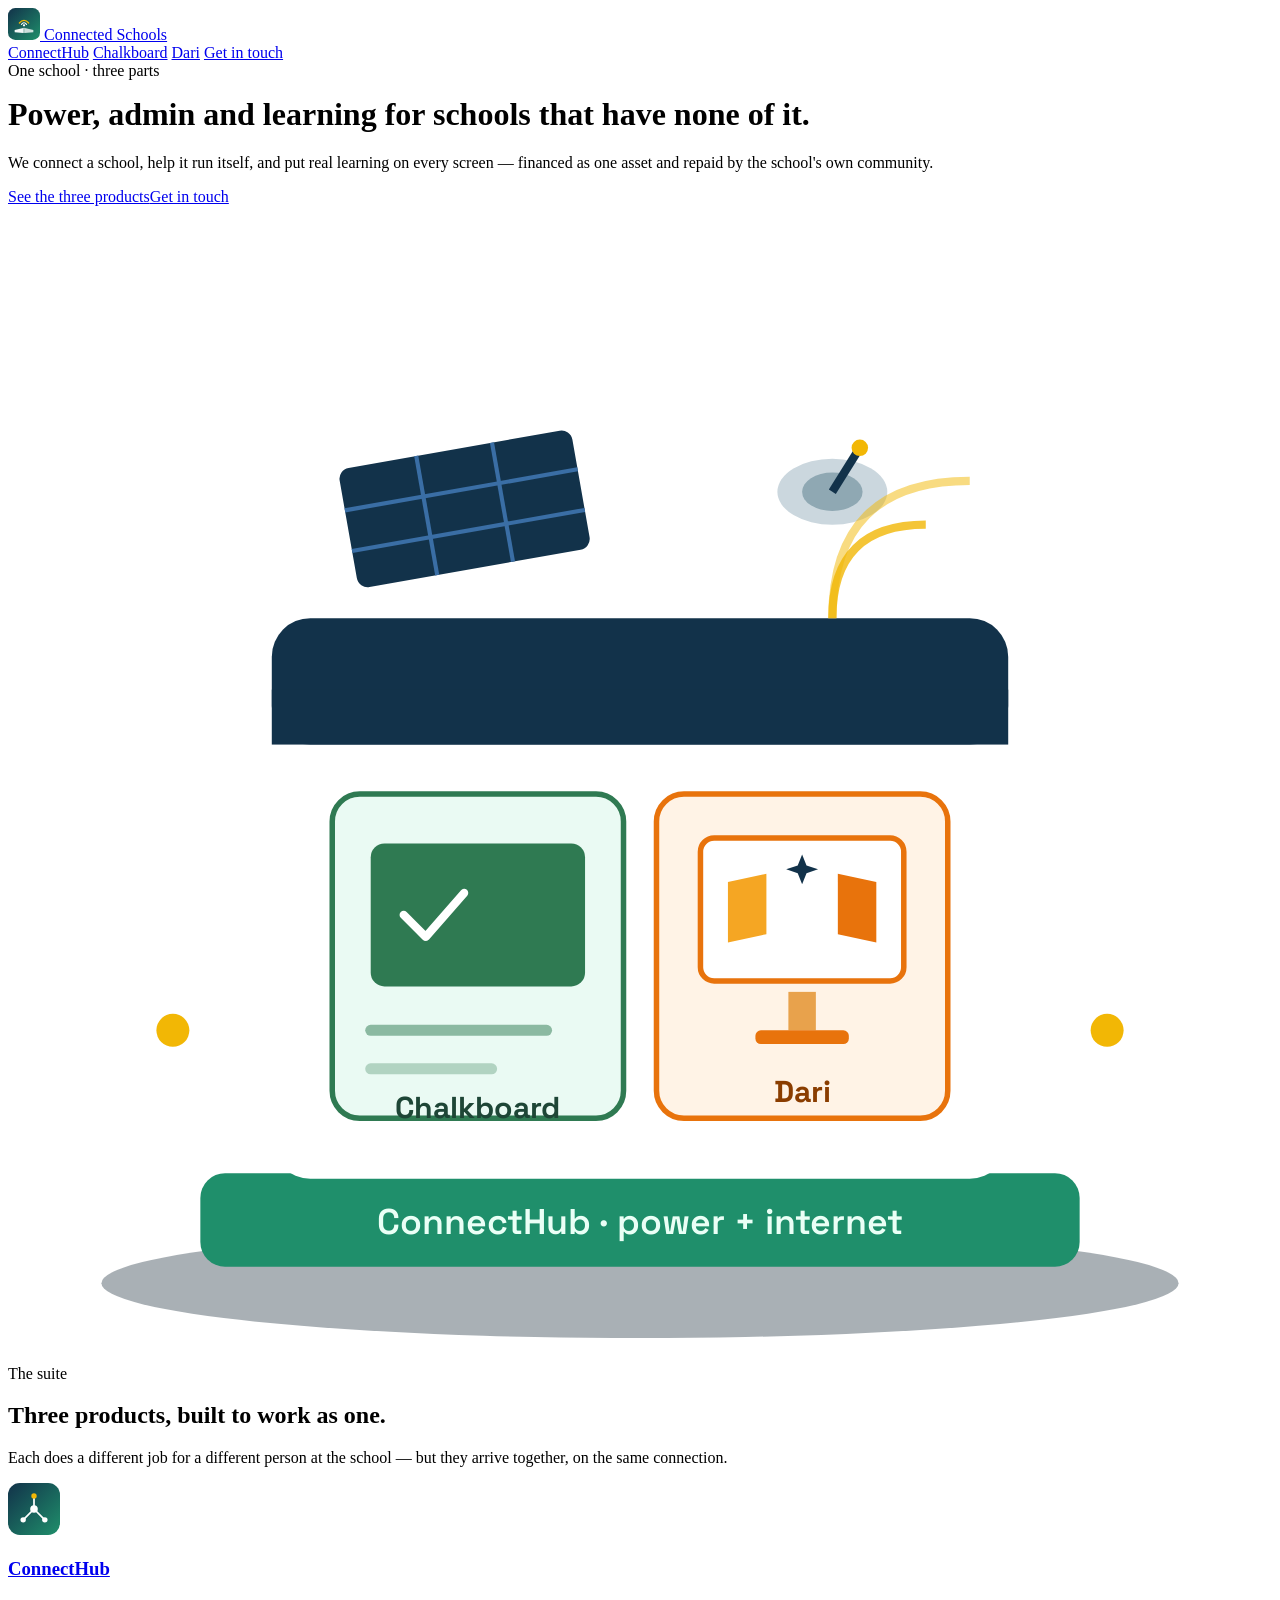
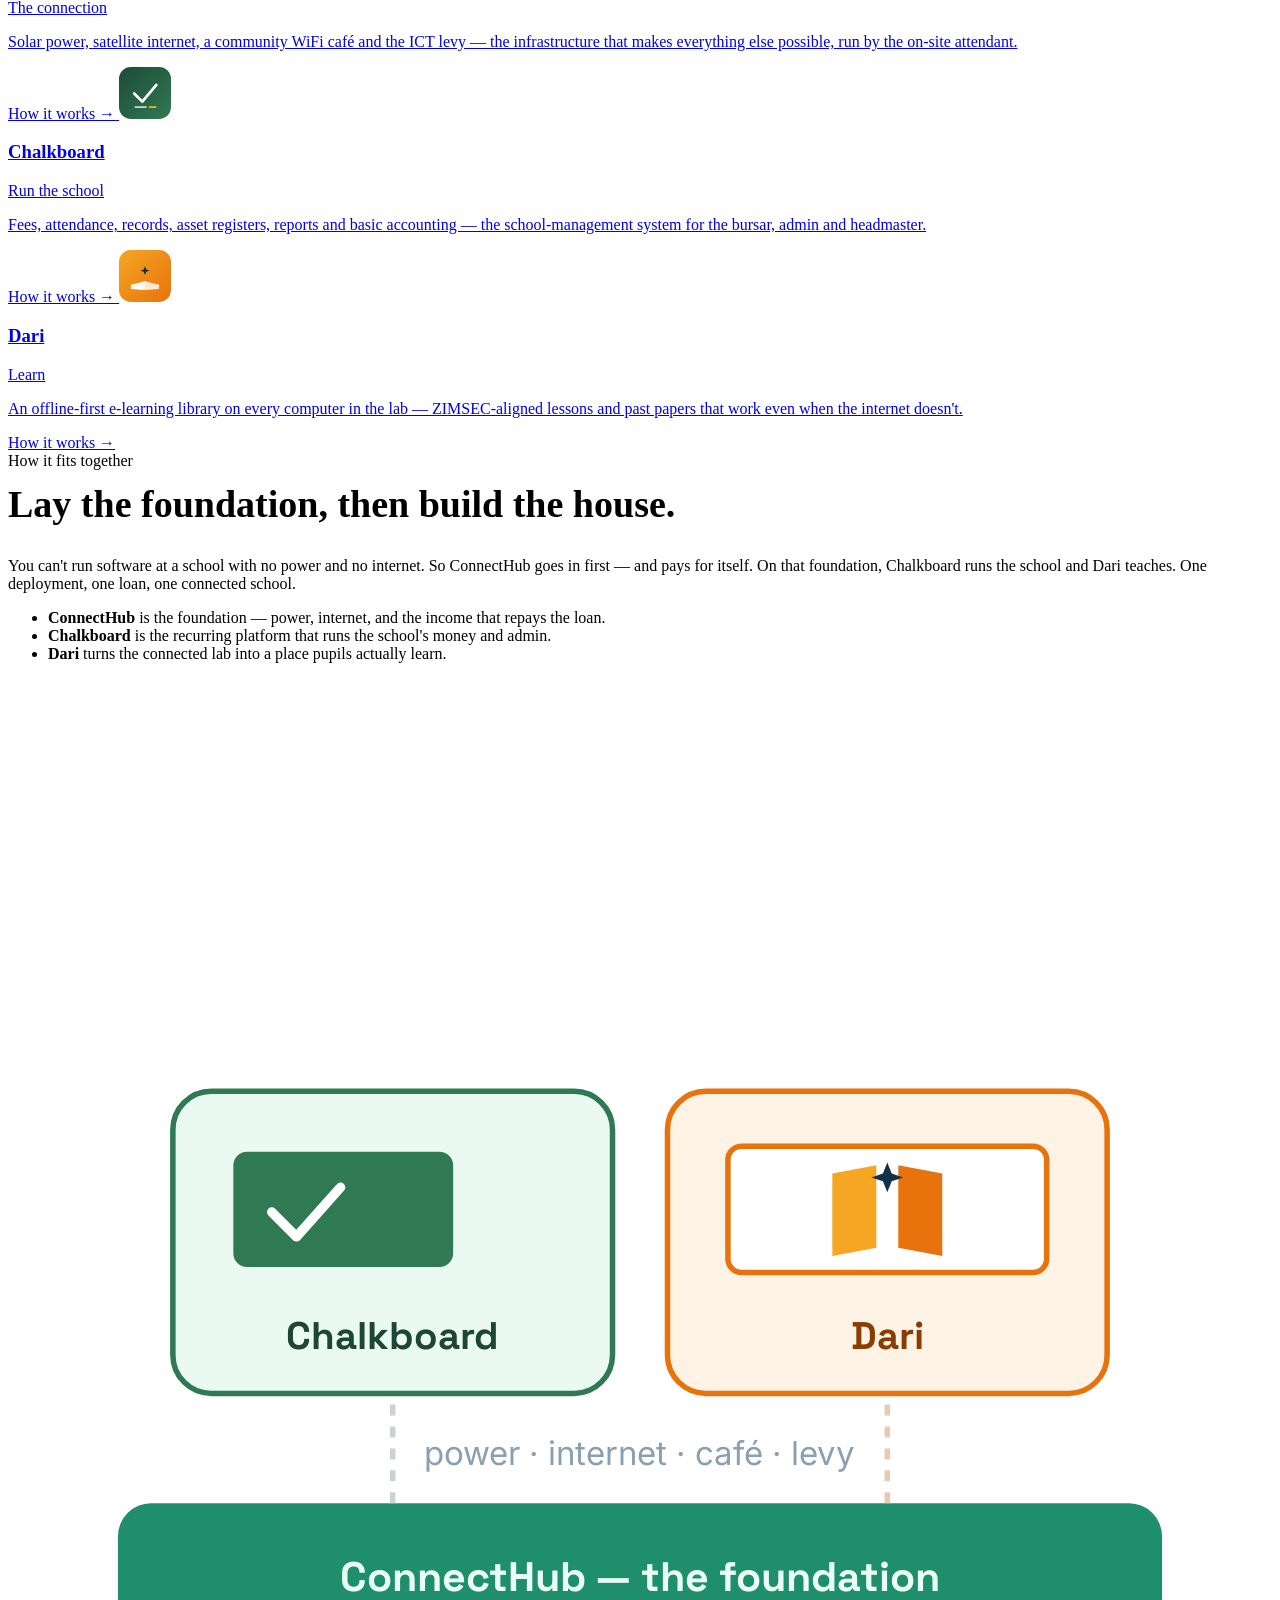
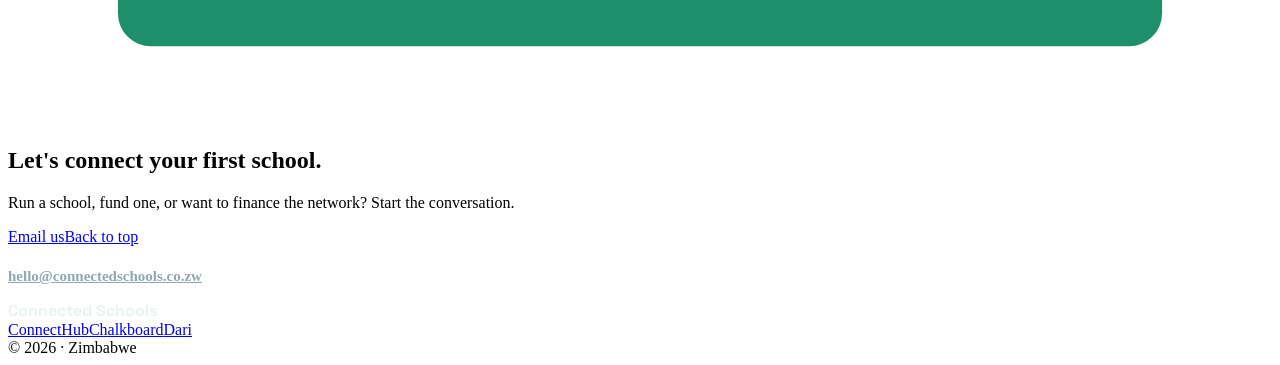
==== index.html @ 69c7ed93 "Marketing site" ====
<!doctype html><html lang="en"><head>
<meta charset="utf-8"><meta name="viewport" content="width=device-width, initial-scale=1">
<title>Connected Schools — power, admin and learning for every school</title>
<meta name="description" content="One connected school, three parts that work together: ConnectHub for power and internet, Chalkboard to run the school, Dari to learn.">
<link rel="icon" href="favicon.svg" type="image/svg+xml">
<meta property="og:type" content="website">
<meta property="og:title" content="Connected Schools — power, admin and learning for every school">
<meta property="og:description" content="One connected school, three parts that work together: ConnectHub for power and internet, Chalkboard to run the school, Dari to learn.">
<meta property="og:image" content="og-image.png">
<meta name="twitter:card" content="summary_large_image">

<link rel="preconnect" href="https://fonts.googleapis.com"><link rel="preconnect" href="https://fonts.gstatic.com" crossorigin>
<link href="https://fonts.googleapis.com/css2?family=Space+Grotesk:wght@500;600;700&family=Inter:wght@400;500;600&display=swap" rel="stylesheet">
<link rel="stylesheet" href="styles.css">
</head><body>

<nav><div class="wrap nav-in">
  <a class="brand" href="index.html">
    <svg width="32" height="32" viewBox="0 0 96 96"><defs><linearGradient id="np" x1="0" y1="0" x2="1" y2="1"><stop offset="0" stop-color="#12324a"/><stop offset="1" stop-color="#1f8f6b"/></linearGradient></defs><rect width="96" height="96" rx="22" fill="url(#np)"/><g fill="#fff"><path d="M20 66 L46 60 L46 75 L20 73 Z" opacity=".95"/><path d="M76 66 L50 60 L50 75 L76 73 Z" opacity=".78"/><rect x="46.4" y="59" width="3.2" height="16" rx="1"/></g><circle cx="48" cy="52" r="3.4" fill="#fff"/><path d="M40.5 49 Q48 39.5 55.5 49" fill="none" stroke="#fff" stroke-width="3.6" stroke-linecap="round"/><path d="M34 45 Q48 29 62 45" fill="none" stroke="#F2B705" stroke-width="3.6" stroke-linecap="round"/></svg>
    Connected Schools
  </a>
  <div class="nav-links">
    <a href="connecthub.html">ConnectHub</a>
    <a href="chalkboard.html">Chalkboard</a>
    <a href="dari.html">Dari</a>
    <a href="#contact" class="btn btn-gold">Get in touch</a>
  </div>
</div></nav>

<header class="hero"><div class="wrap hero-in">
  <div>
    <div class="eyebrow" style="color:var(--gold)">One school · three parts</div>
    <h1 style="margin-top:16px">Power, admin and learning for schools that have <span class="accent">none of it.</span></h1>
    <p class="lead">We connect a school, help it run itself, and put real learning on every screen — financed as one asset and repaid by the school's own community.</p>
    <div class="hero-cta"><a href="#products" class="btn btn-gold">See the three products</a><a href="#contact" class="btn btn-ghost">Get in touch</a></div>
  </div>
  <div class="hero-art">
    <svg viewBox="0 0 460 420" width="100%" role="img" aria-label="A connected school: solar and satellite on the roof, admin and learning inside">
      <!-- ground -->
      <ellipse cx="230" cy="392" rx="196" ry="20" fill="#0a1f2c" opacity=".35"/>
      <!-- foundation bar (ConnectHub) -->
      <rect x="70" y="352" width="320" height="34" rx="9" fill="#1f8f6b"/>
      <text x="230" y="374" text-anchor="middle" font-family="Space Grotesk,sans-serif" font-size="13" font-weight="600" fill="#eafff6">ConnectHub · power + internet</text>
      <!-- building -->
      <rect x="96" y="150" width="268" height="204" rx="14" fill="#ffffff"/>
      <rect x="96" y="150" width="268" height="46" rx="14" fill="#12324a"/>
      <rect x="96" y="176" width="268" height="20" fill="#12324a"/>
      <!-- solar panel -->
      <g transform="translate(120,96) rotate(-10)"><rect width="86" height="44" rx="4" fill="#12324a"/><g stroke="#3a6ea5" stroke-width="1.5"><line x1="0" y1="15" x2="86" y2="15"/><line x1="0" y1="30" x2="86" y2="30"/><line x1="29" y1="0" x2="29" y2="44"/><line x1="57" y1="0" x2="57" y2="44"/></g></g>
      <!-- dish + wifi -->
      <g transform="translate(300,104)"><ellipse cx="0" cy="0" rx="20" ry="12" fill="#cbd7de"/><ellipse cx="0" cy="0" rx="11" ry="7" fill="#8fa8b3"/><line x1="0" y1="0" x2="10" y2="-16" stroke="#12324a" stroke-width="3"/><circle cx="10" cy="-16" r="3" fill="#F2B705"/></g>
      <path d="M300 150 q0 -34 34 -34" fill="none" stroke="#F2B705" stroke-width="3" opacity=".8"/>
      <path d="M300 150 q0 -50 50 -50" fill="none" stroke="#F2B705" stroke-width="3" opacity=".5"/>
      <!-- window: Chalkboard -->
      <rect x="118" y="214" width="106" height="118" rx="10" fill="#eafaf3" stroke="#2f7a52" stroke-width="2"/>
      <rect x="132" y="232" width="78" height="52" rx="5" fill="#2f7a52"/>
      <path d="M144 258 l8 8 l14 -16" fill="none" stroke="#fff" stroke-width="3" stroke-linecap="round" stroke-linejoin="round"/>
      <line x1="132" y1="300" x2="196" y2="300" stroke="#2f7a52" stroke-width="4" stroke-linecap="round" opacity=".5"/>
      <line x1="132" y1="314" x2="176" y2="314" stroke="#2f7a52" stroke-width="4" stroke-linecap="round" opacity=".3"/>
      <text x="171" y="332" text-anchor="middle" font-family="Space Grotesk,sans-serif" font-size="11" font-weight="700" fill="#1e4636">Chalkboard</text>
      <!-- window: Dari -->
      <rect x="236" y="214" width="106" height="118" rx="10" fill="#fff3e6" stroke="#E8730C" stroke-width="2"/>
      <rect x="252" y="230" width="74" height="52" rx="5" fill="#fff" stroke="#E8730C" stroke-width="2"/>
      <path d="M262 268 l14 -3 l0 -22 l-14 3 Z" fill="#F5A623"/><path d="M316 268 l-14 -3 l0 -22 l14 3 Z" fill="#E8730C"/>
      <path d="M289 236 l1.6 4 l4.2 1.4 l-4.2 1.4 l-1.6 4 l-1.6 -4 l-4.2 -1.4 l4.2 -1.4 Z" fill="#12324a"/>
      <rect x="284" y="286" width="10" height="14" fill="#E8a24c"/><rect x="272" y="300" width="34" height="5" rx="2" fill="#E8730C"/>
      <text x="289" y="326" text-anchor="middle" font-family="Space Grotesk,sans-serif" font-size="11" font-weight="700" fill="#8a3d00">Dari</text>
      <!-- community wifi dots -->
      <circle cx="60" cy="300" r="6" fill="#F2B705"/><circle cx="400" cy="300" r="6" fill="#F2B705"/>
    </svg>
  </div>
</div></header>

<section id="products"><div class="wrap">
  <div class="sec-head"><div class="eyebrow">The suite</div><h2>Three products, built to work as one.</h2><p>Each does a different job for a different person at the school — but they arrive together, on the same connection.</p></div>
  <div class="prods">
    <a class="pcard hub" href="connecthub.html">
      <svg width="52" height="52" viewBox="0 0 96 96"><defs><linearGradient id="c1" x1="0" y1="0" x2="1" y2="1"><stop offset="0" stop-color="#12324a"/><stop offset="1" stop-color="#1f8f6b"/></linearGradient></defs><rect width="96" height="96" rx="22" fill="url(#c1)"/><g stroke="#fff" stroke-width="3.2" stroke-linecap="round"><line x1="48" y1="48" x2="48" y2="26"/><line x1="48" y1="48" x2="29" y2="67"/><line x1="48" y1="48" x2="67" y2="67"/></g><circle cx="48" cy="48" r="7" fill="#fff"/><circle cx="48" cy="24" r="5" fill="#F2B705"/><circle cx="28" cy="68" r="5" fill="#fff"/><circle cx="68" cy="68" r="5" fill="#fff"/></svg>
      <h3>ConnectHub</h3><div class="role">The connection</div>
      <p>Solar power, satellite internet, a community WiFi café and the ICT levy — the infrastructure that makes everything else possible, run by the on-site attendant.</p>
      <span class="go">How it works →</span>
    </a>
    <a class="pcard board" href="chalkboard.html">
      <svg width="52" height="52" viewBox="0 0 96 96"><defs><linearGradient id="c2" x1="0" y1="0" x2="1" y2="1"><stop offset="0" stop-color="#1e4a38"/><stop offset="1" stop-color="#2f7a52"/></linearGradient></defs><rect width="96" height="96" rx="22" fill="url(#c2)"/><path d="M28 49 L43 64 L69 33" fill="none" stroke="#fff" stroke-width="5" stroke-linecap="round" stroke-linejoin="round"/><line x1="30" y1="74" x2="50" y2="74" stroke="#fff" stroke-width="3" stroke-linecap="round" opacity=".75"/><line x1="56" y1="74" x2="68" y2="74" stroke="#F2B705" stroke-width="3" stroke-linecap="round"/></svg>
      <h3>Chalkboard</h3><div class="role">Run the school</div>
      <p>Fees, attendance, records, asset registers, reports and basic accounting — the school-management system for the bursar, admin and headmaster.</p>
      <span class="go">How it works →</span>
    </a>
    <a class="pcard dari" href="dari.html">
      <svg width="52" height="52" viewBox="0 0 96 96"><defs><linearGradient id="c3" x1="0" y1="0" x2="1" y2="1"><stop offset="0" stop-color="#F5A623"/><stop offset="1" stop-color="#E8730C"/></linearGradient></defs><rect width="96" height="96" rx="22" fill="url(#c3)"/><g fill="#fff"><path d="M22 64 L46 58 L46 74 L22 72 Z" opacity=".96"/><path d="M74 64 L50 58 L50 74 L74 72 Z" opacity=".82"/><rect x="46.4" y="57" width="3.2" height="17" rx="1"/></g><path d="M48 30 L50.4 36 L56.5 38 L50.4 40 L48 46 L45.6 40 L39.5 38 L45.6 36 Z" fill="#12324a"/></svg>
      <h3>Dari</h3><div class="role">Learn</div>
      <p>An offline-first e-learning library on every computer in the lab — ZIMSEC-aligned lessons and past papers that work even when the internet doesn't.</p>
      <span class="go">How it works →</span>
    </a>
  </div>
</div></section>

<section class="eco"><div class="wrap"><div class="eco-grid">
  <div>
    <div class="eyebrow">How it fits together</div>
    <h2 style="font-size:clamp(26px,4vw,38px);color:var(--navy);margin-top:12px">Lay the foundation, then build the house.</h2>
    <p style="color:var(--slate);margin-top:14px">You can't run software at a school with no power and no internet. So ConnectHub goes in first — and pays for itself. On that foundation, Chalkboard runs the school and Dari teaches. One deployment, one loan, one connected school.</p>
    <ul>
      <li><span class="dot" style="background:#1f8f6b"></span><span><b>ConnectHub</b> is the foundation — power, internet, and the income that repays the loan.</span></li>
      <li><span class="dot" style="background:#2f7a52"></span><span><b>Chalkboard</b> is the recurring platform that runs the school's money and admin.</span></li>
      <li><span class="dot" style="background:#E8730C"></span><span><b>Dari</b> turns the connected lab into a place pupils actually learn.</span></li>
    </ul>
  </div>
  <div>
    <svg viewBox="0 0 460 380" width="100%" role="img" aria-label="Foundation and house diagram">
      <rect x="40" y="300" width="380" height="52" rx="12" fill="#1f8f6b"/>
      <text x="230" y="332" text-anchor="middle" font-family="Space Grotesk,sans-serif" font-size="15" font-weight="700" fill="#eafff6">ConnectHub — the foundation</text>
      <text x="230" y="286" text-anchor="middle" font-family="Inter,sans-serif" font-size="12" fill="#8aa0b2">power · internet · café · levy</text>
      <rect x="60" y="150" width="160" height="110" rx="14" fill="#eafaf3" stroke="#2f7a52" stroke-width="2"/>
      <rect x="82" y="172" width="80" height="42" rx="5" fill="#2f7a52"/><path d="M96 194 l9 9 l16 -18" fill="none" stroke="#fff" stroke-width="3.5" stroke-linecap="round" stroke-linejoin="round"/>
      <text x="140" y="244" text-anchor="middle" font-family="Space Grotesk,sans-serif" font-size="14" font-weight="700" fill="#1e4636">Chalkboard</text>
      <rect x="240" y="150" width="160" height="110" rx="14" fill="#fff3e6" stroke="#E8730C" stroke-width="2"/>
      <rect x="262" y="170" width="116" height="46" rx="5" fill="#fff" stroke="#E8730C" stroke-width="2"/>
      <path d="M300 210 l0 -30 l16 -3 l0 30 Z" fill="#F5A623"/><path d="M340 210 l0 -30 l-16 -3 l0 30 Z" fill="#E8730C"/>
      <path d="M320 176 l1.6 4 l4.2 1.4 l-4.2 1.4 l-1.6 4 l-1.6 -4 l-4.2 -1.4 l4.2 -1.4 Z" fill="#12324a"/>
      <text x="320" y="244" text-anchor="middle" font-family="Space Grotesk,sans-serif" font-size="14" font-weight="700" fill="#8a3d00">Dari</text>
      <path d="M140 300 L140 262" stroke="#c9d3cf" stroke-width="2" stroke-dasharray="4 4"/><path d="M320 300 L320 262" stroke="#e6cbb0" stroke-width="2" stroke-dasharray="4 4"/>
    </svg>
  </div>
</div></div></section>

<section class="cta" id="contact"><div class="wrap">
  <h2>Let's connect your first school.</h2>
  <p>Run a school, fund one, or want to finance the network? Start the conversation.</p>
  <div class="row"><a href="mailto:hello@connectedschools.co.zw" class="btn btn-gold">Email us</a><a href="index.html" class="btn btn-ghost">Back to top</a></div>
  <p style="margin-top:22px;font-size:15px;color:#8fa8b3"><a href="mailto:hello@connectedschools.co.zw" style="color:var(--gold);font-weight:600">hello@connectedschools.co.zw</a></p>
</div></section>

<footer><div class="wrap foot-in">
  <div style="color:#eaf2f4;font-family:Space Grotesk,sans-serif;font-weight:700">Connected Schools</div>
  <div class="foot-links"><a href="connecthub.html">ConnectHub</a><a href="chalkboard.html">Chalkboard</a><a href="dari.html">Dari</a></div>
  <div>© 2026 · Zimbabwe</div>
</div></footer>
</body></html>
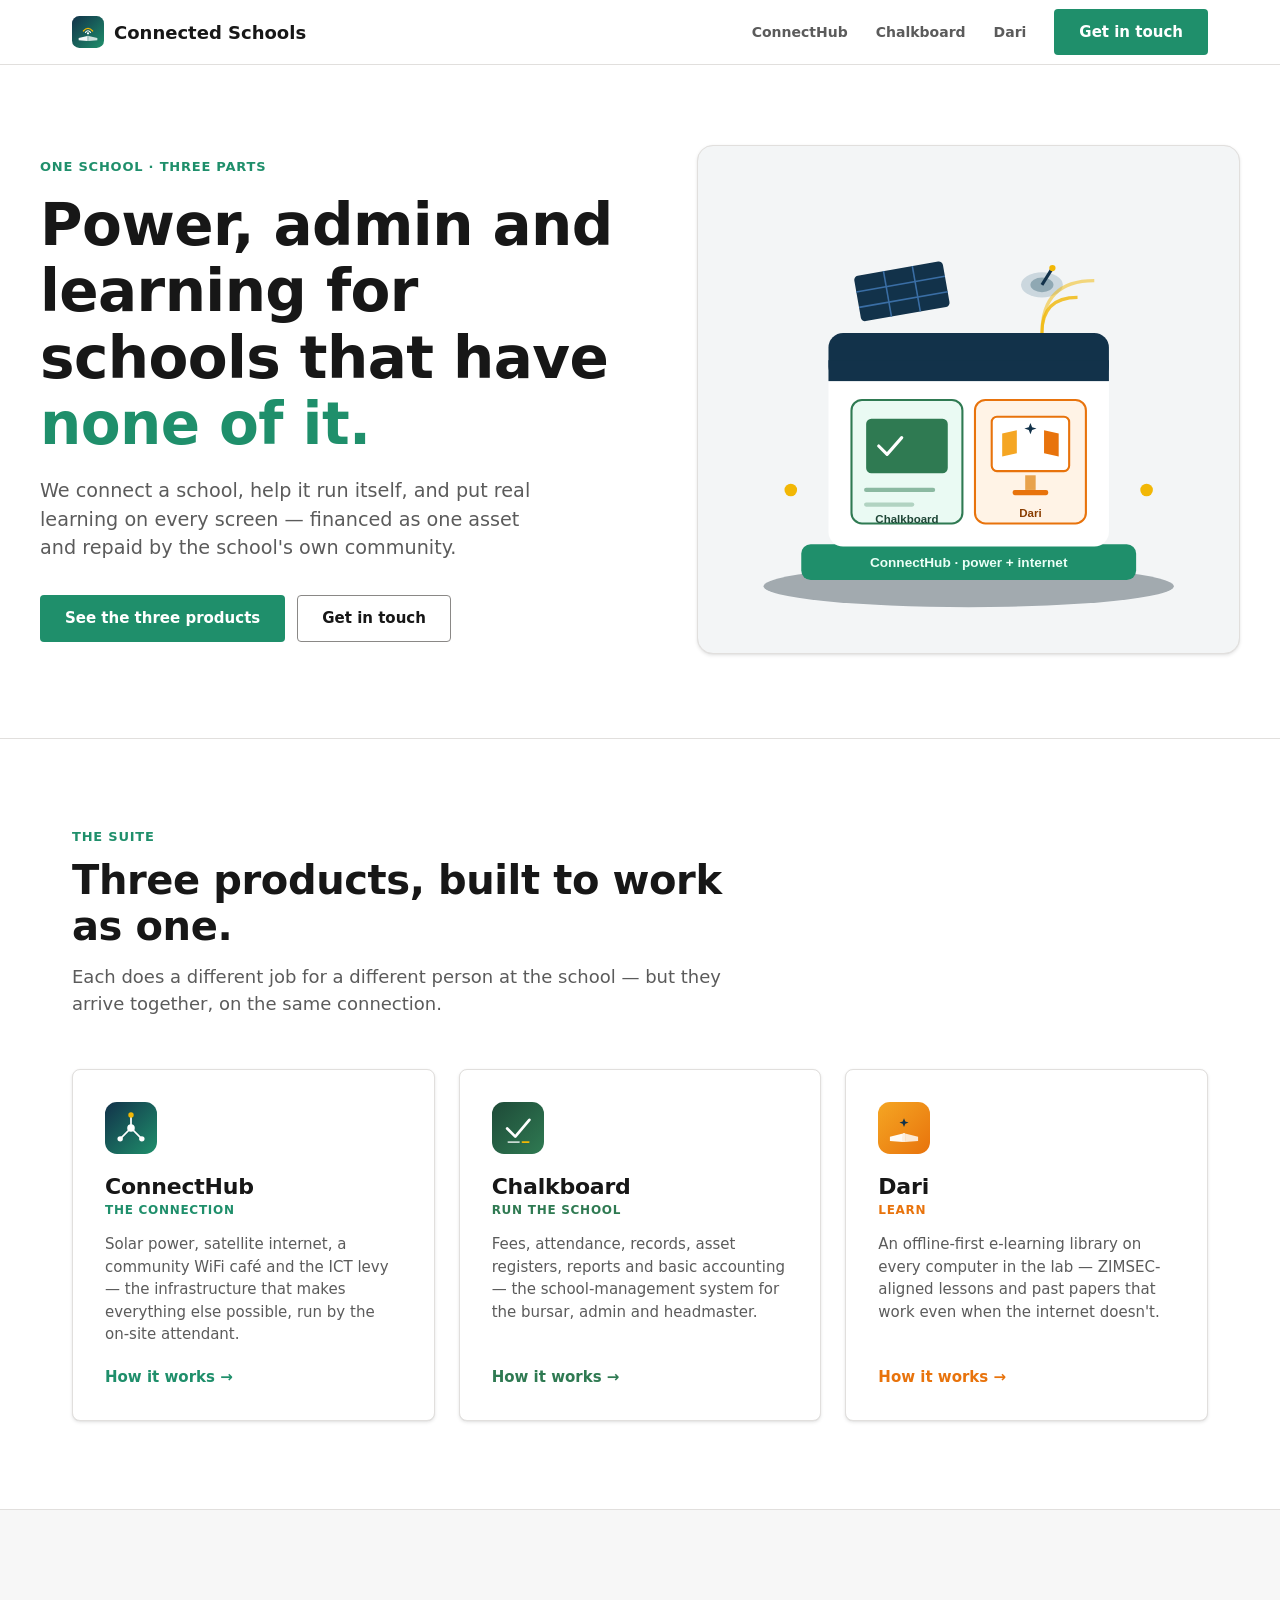
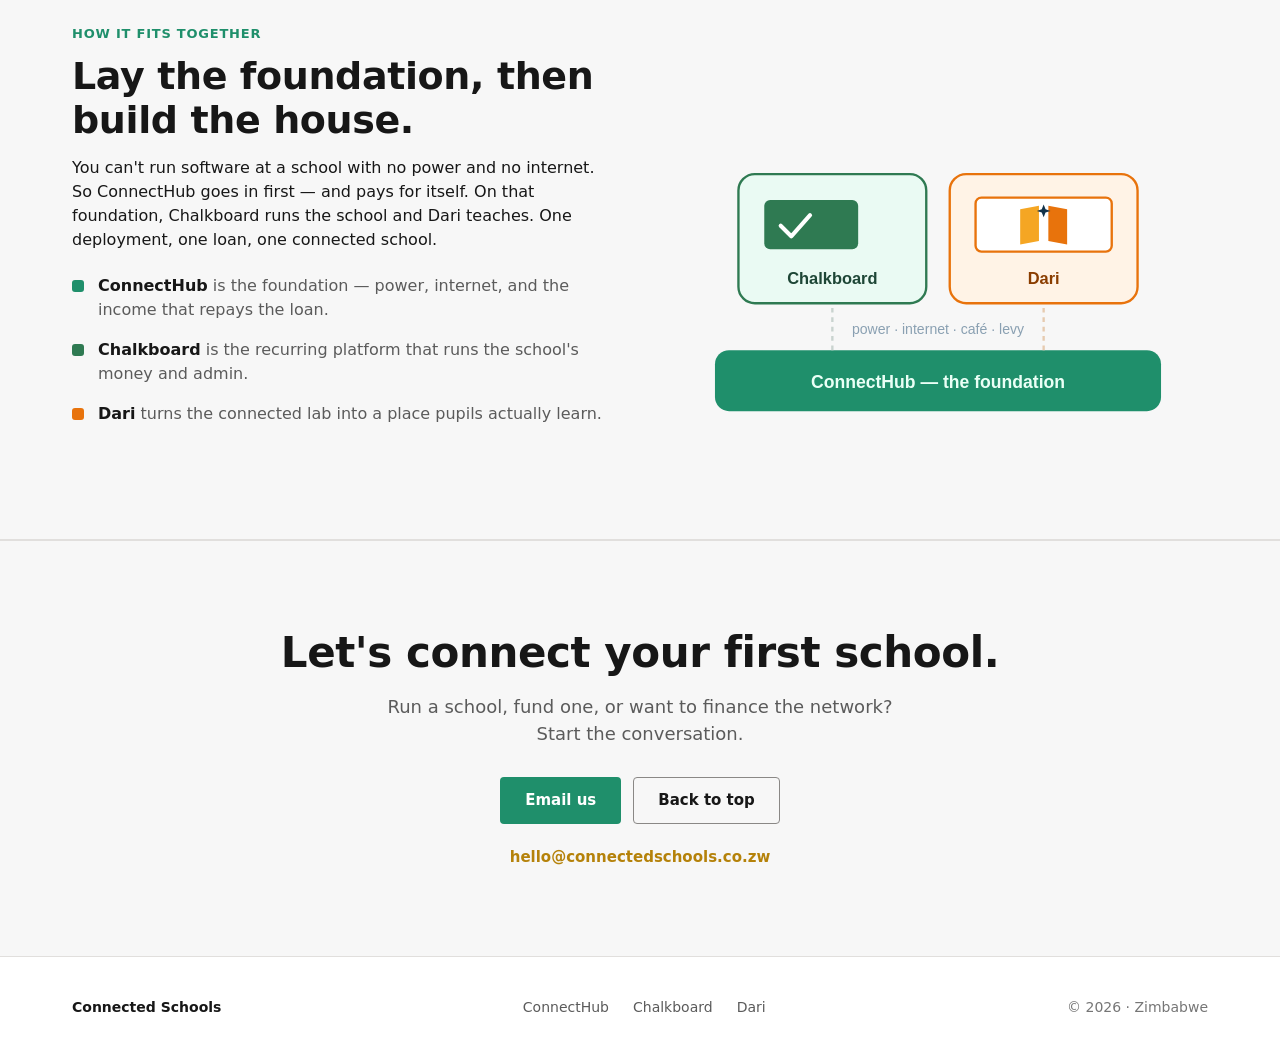
==== commit 6da84234: "Microsoft-style redesign" ====
--- a/index.html
+++ b/index.html
@@ -9,9 +9,110 @@
 <meta property="og:image" content="og-image.png">
 <meta name="twitter:card" content="summary_large_image">
 
-<link rel="preconnect" href="https://fonts.googleapis.com"><link rel="preconnect" href="https://fonts.gstatic.com" crossorigin>
-<link href="https://fonts.googleapis.com/css2?family=Space+Grotesk:wght@500;600;700&family=Inter:wght@400;500;600&display=swap" rel="stylesheet">
-<link rel="stylesheet" href="styles.css">
+<style>
+:root{
+  --ink:#171717; --grey:#5b5b5b; --grey2:#767676;
+  --bg:#ffffff; --bg-alt:#f7f7f7; --line:#e1dfdd; --panel:#f3f5f6;
+  --gold:#b5820a;
+  --hub:#1F8F6B; --hub2:#12324a; --board:#2f7a52; --board2:#1e4a38; --dari:#E8730C; --dari2:#F5A623;
+  --accent:#1F8F6B; --accent2:#12324a;
+  --font:'Segoe UI', -apple-system, BlinkMacSystemFont, system-ui, Roboto, Helvetica, Arial, sans-serif;
+  --display:var(--font); --body:var(--font);
+  --shadow:0 1.6px 3.6px rgba(0,0,0,.10), 0 .3px .9px rgba(0,0,0,.07);
+  --shadow-lg:0 6.4px 14.4px rgba(0,0,0,.11), 0 1.2px 3.6px rgba(0,0,0,.07);
+}
+body.hub{--accent:var(--hub);--accent2:var(--hub2)}
+body.board{--accent:var(--board);--accent2:var(--board2)}
+body.dari{--accent:var(--dari);--accent2:var(--dari2)}
+*{box-sizing:border-box;margin:0;padding:0}
+html{scroll-behavior:smooth}
+body{font-family:var(--body);color:var(--ink);background:var(--bg);line-height:1.5;-webkit-font-smoothing:antialiased;font-size:16px}
+a{color:inherit;text-decoration:none}
+img,svg{max-width:100%}
+.wrap{max-width:1200px;margin:0 auto;padding:0 32px}
+h1,h2,h3,h4{font-weight:600;line-height:1.14;letter-spacing:-.01em}
+.eyebrow{font-weight:600;font-size:13px;letter-spacing:.06em;text-transform:uppercase;color:var(--accent)}
+nav{position:sticky;top:0;z-index:50;background:rgba(255,255,255,.9);backdrop-filter:blur(20px);border-bottom:1px solid var(--line)}
+.nav-in{display:flex;align-items:center;justify-content:space-between;height:64px}
+.brand{display:flex;align-items:center;gap:10px;font-weight:600;font-size:18px;color:var(--ink)}
+.nav-links{display:flex;align-items:center;gap:28px;font-size:14px;font-weight:600;color:var(--grey)}
+.nav-links a:hover{color:var(--ink)}
+.nav-links a.active{color:var(--accent)}
+.btn{display:inline-flex;align-items:center;gap:8px;font-weight:600;font-size:15px;padding:11px 24px;border-radius:4px;cursor:pointer;border:1px solid transparent;transition:background .15s ease,border-color .15s ease,color .15s ease}
+.btn-accent,.btn-gold{background:var(--accent);color:#fff}
+.btn-accent:hover,.btn-gold:hover{background:var(--accent2)}
+.btn-dark{background:var(--ink);color:#fff}.btn-dark:hover{background:#000}
+.btn-ghost{background:transparent;border-color:#8a8886;color:var(--ink)}
+.btn-ghost:hover{background:#f3f2f1;border-color:#323130}
+@media(max-width:820px){.nav-links a:not(.btn){display:none}}
+.hero{background:var(--bg);border-bottom:1px solid var(--line)}
+.hero-in{display:grid;grid-template-columns:1.05fr .95fr;gap:56px;align-items:center;padding:80px 0 84px}
+.hero h1{font-size:clamp(36px,5.2vw,58px);color:var(--ink)}
+.hero h1 .accent{color:var(--accent)}
+.hero p.lead{margin-top:20px;font-size:clamp(17px,1.5vw,20px);color:var(--grey);max-width:520px}
+.hero-cta{margin-top:32px;display:flex;gap:12px;flex-wrap:wrap}
+.hero-note{margin-top:24px;font-size:13px;color:var(--grey2)}
+.hero-art{position:relative;background:var(--panel);border:1px solid var(--line);border-radius:16px;padding:30px;box-shadow:var(--shadow)}
+@media(max-width:880px){.hero-in{grid-template-columns:1fr;gap:32px;padding:56px 0 64px}.hero-art{order:-1;max-width:460px}}
+section{padding:88px 0}
+.sec-head{max-width:680px;margin-bottom:52px}
+.sec-head h2{font-size:clamp(28px,3.6vw,40px);margin-top:12px;color:var(--ink)}
+.sec-head p{margin-top:14px;color:var(--grey);font-size:18px}
+.prods{display:grid;grid-template-columns:repeat(3,1fr);gap:24px}
+.pcard{border:1px solid var(--line);border-radius:8px;background:#fff;padding:32px;display:flex;flex-direction:column;transition:box-shadow .2s ease,transform .2s ease;box-shadow:var(--shadow)}
+.pcard:hover{box-shadow:var(--shadow-lg);transform:translateY(-2px)}
+.pcard .ic{width:48px;height:48px;border-radius:10px}
+.pcard h3{font-size:22px;margin:20px 0 2px;color:var(--ink)}
+.pcard .role{font-size:12px;letter-spacing:.06em;text-transform:uppercase;font-weight:600}
+.pcard p{margin-top:14px;color:var(--grey);font-size:15px;flex:1}
+.pcard .go{margin-top:20px;font-weight:600;font-size:15px}
+.pcard.hub .role,.pcard.hub .go{color:var(--hub)}
+.pcard.board .role,.pcard.board .go{color:var(--board)}
+.pcard.dari .role,.pcard.dari .go{color:var(--dari)}
+@media(max-width:820px){.prods{grid-template-columns:1fr}}
+.reality{background:var(--bg-alt);padding:56px 0;border-top:1px solid var(--line);border-bottom:1px solid var(--line)}
+.reality-grid{display:grid;grid-template-columns:repeat(3,1fr);gap:40px}
+.reality .n{font-weight:600;font-size:44px;color:var(--ink);line-height:1;letter-spacing:-.02em}
+.reality .l{margin-top:10px;font-size:15px;color:var(--grey)}
+@media(max-width:720px){.reality-grid{grid-template-columns:1fr;gap:24px}}
+.eco{background:var(--bg-alt);border-top:1px solid var(--line);border-bottom:1px solid var(--line)}
+.eco-grid{display:grid;grid-template-columns:1fr 1fr;gap:56px;align-items:center}
+.eco ul{list-style:none;margin-top:22px;display:flex;flex-direction:column;gap:16px}
+.eco li{display:flex;gap:14px;font-size:16px;color:var(--grey)}
+.eco li b{color:var(--ink);font-weight:600}
+.dot{flex:0 0 auto;width:12px;height:12px;border-radius:3px;margin-top:6px}
+@media(max-width:880px){.eco-grid{grid-template-columns:1fr;gap:32px}}
+.steps{display:grid;grid-template-columns:repeat(4,1fr);gap:24px}
+.step{background:#fff;border:1px solid var(--line);border-radius:8px;padding:28px;box-shadow:var(--shadow)}
+.step .num{font-weight:600;font-size:14px;color:var(--accent);width:32px;height:32px;border-radius:6px;display:flex;align-items:center;justify-content:center;background:#f3f2f1;border:1px solid var(--line)}
+.step h3{font-size:18px;margin:16px 0 8px;color:var(--ink)}
+.step p{font-size:14px;color:var(--grey)}
+@media(max-width:860px){.steps{grid-template-columns:1fr 1fr}}
+@media(max-width:520px){.steps{grid-template-columns:1fr}}
+.feats{display:grid;grid-template-columns:1fr 1fr;gap:28px 48px;margin-top:8px}
+.feat{display:flex;gap:16px}
+.feat .fi{flex:0 0 auto;width:44px;height:44px;border-radius:8px;background:var(--bg-alt);display:flex;align-items:center;justify-content:center;font-size:20px;border:1px solid var(--line)}
+.feat h4{font-size:16px;color:var(--ink)}
+.feat p{font-size:14px;color:var(--grey);margin-top:2px}
+@media(max-width:720px){.feats{grid-template-columns:1fr}}
+.cross{display:grid;grid-template-columns:1fr 1fr;gap:24px}
+.xcard{border:1px solid var(--line);border-radius:8px;padding:28px;display:flex;gap:18px;align-items:center;background:#fff;box-shadow:var(--shadow);transition:box-shadow .2s ease,transform .2s ease}
+.xcard:hover{box-shadow:var(--shadow-lg);transform:translateY(-2px)}
+.xcard .ic{width:48px;height:48px;border-radius:10px;flex:0 0 auto}
+.xcard h4{font-size:18px;color:var(--ink)}
+.xcard p{font-size:14px;color:var(--grey);margin-top:2px}
+@media(max-width:720px){.cross{grid-template-columns:1fr}}
+.cta{background:var(--bg-alt);border-top:1px solid var(--line);text-align:center}
+.cta h2{font-size:clamp(28px,3.6vw,42px);color:var(--ink)}
+.cta p{margin:16px auto 0;max-width:540px;color:var(--grey);font-size:18px}
+.cta .row{margin-top:30px;display:flex;gap:12px;justify-content:center;flex-wrap:wrap}
+footer{background:#fff;color:var(--grey2);padding:40px 0;font-size:14px;border-top:1px solid var(--line)}
+.foot-in{display:flex;justify-content:space-between;align-items:center;flex-wrap:wrap;gap:18px}
+.foot-links{display:flex;gap:24px}
+.foot-links a{color:var(--grey)}.foot-links a:hover{color:var(--ink)}
+@media(prefers-reduced-motion:reduce){*{transition:none!important}html{scroll-behavior:auto}}
+
+</style>
 </head><body>
 
 <nav><div class="wrap nav-in">
@@ -29,7 +130,7 @@
 
 <header class="hero"><div class="wrap hero-in">
   <div>
-    <div class="eyebrow" style="color:var(--gold)">One school · three parts</div>
+    <div class="eyebrow">One school · three parts</div>
     <h1 style="margin-top:16px">Power, admin and learning for schools that have <span class="accent">none of it.</span></h1>
     <p class="lead">We connect a school, help it run itself, and put real learning on every screen — financed as one asset and repaid by the school's own community.</p>
     <div class="hero-cta"><a href="#products" class="btn btn-gold">See the three products</a><a href="#contact" class="btn btn-ghost">Get in touch</a></div>
@@ -132,7 +233,7 @@
 </div></section>
 
 <footer><div class="wrap foot-in">
-  <div style="color:#eaf2f4;font-family:Space Grotesk,sans-serif;font-weight:700">Connected Schools</div>
+  <div style="font-weight:600;color:var(--ink)">Connected Schools</div>
   <div class="foot-links"><a href="connecthub.html">ConnectHub</a><a href="chalkboard.html">Chalkboard</a><a href="dari.html">Dari</a></div>
   <div>© 2026 · Zimbabwe</div>
 </div></footer>
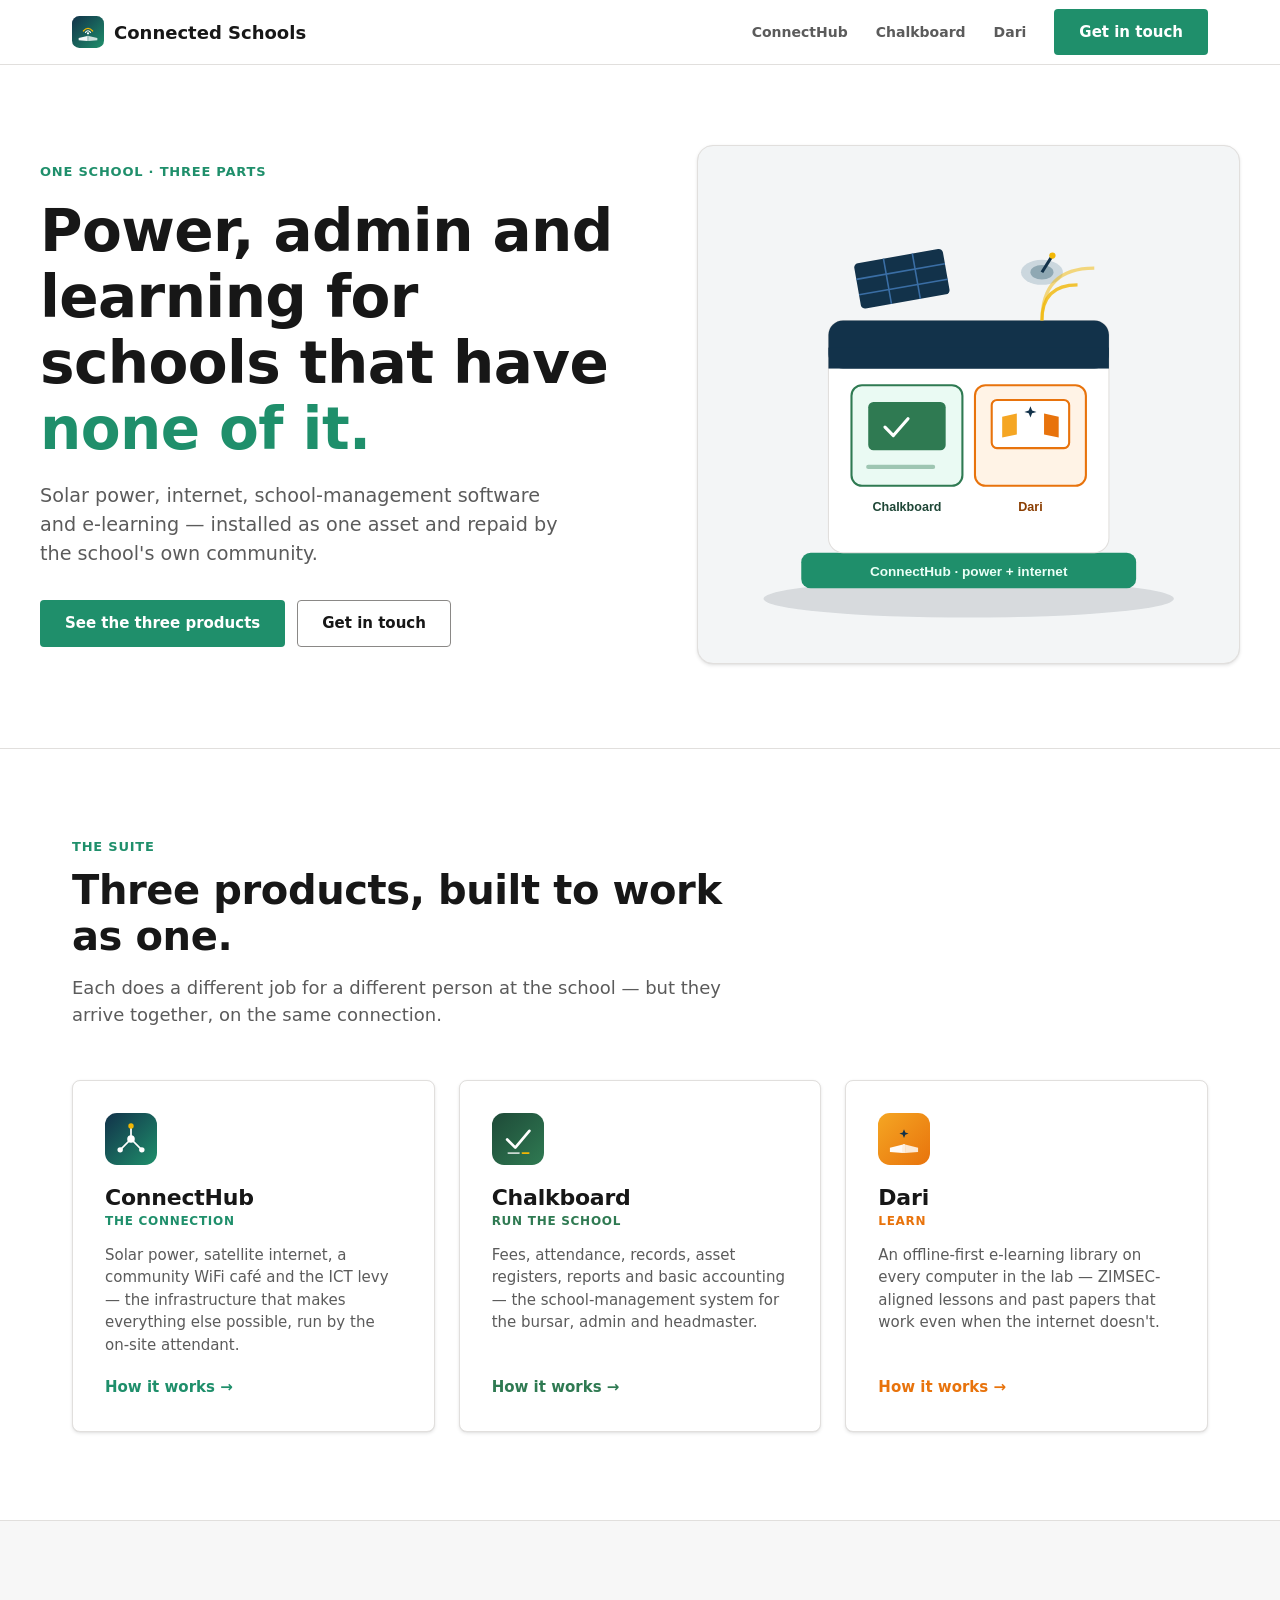
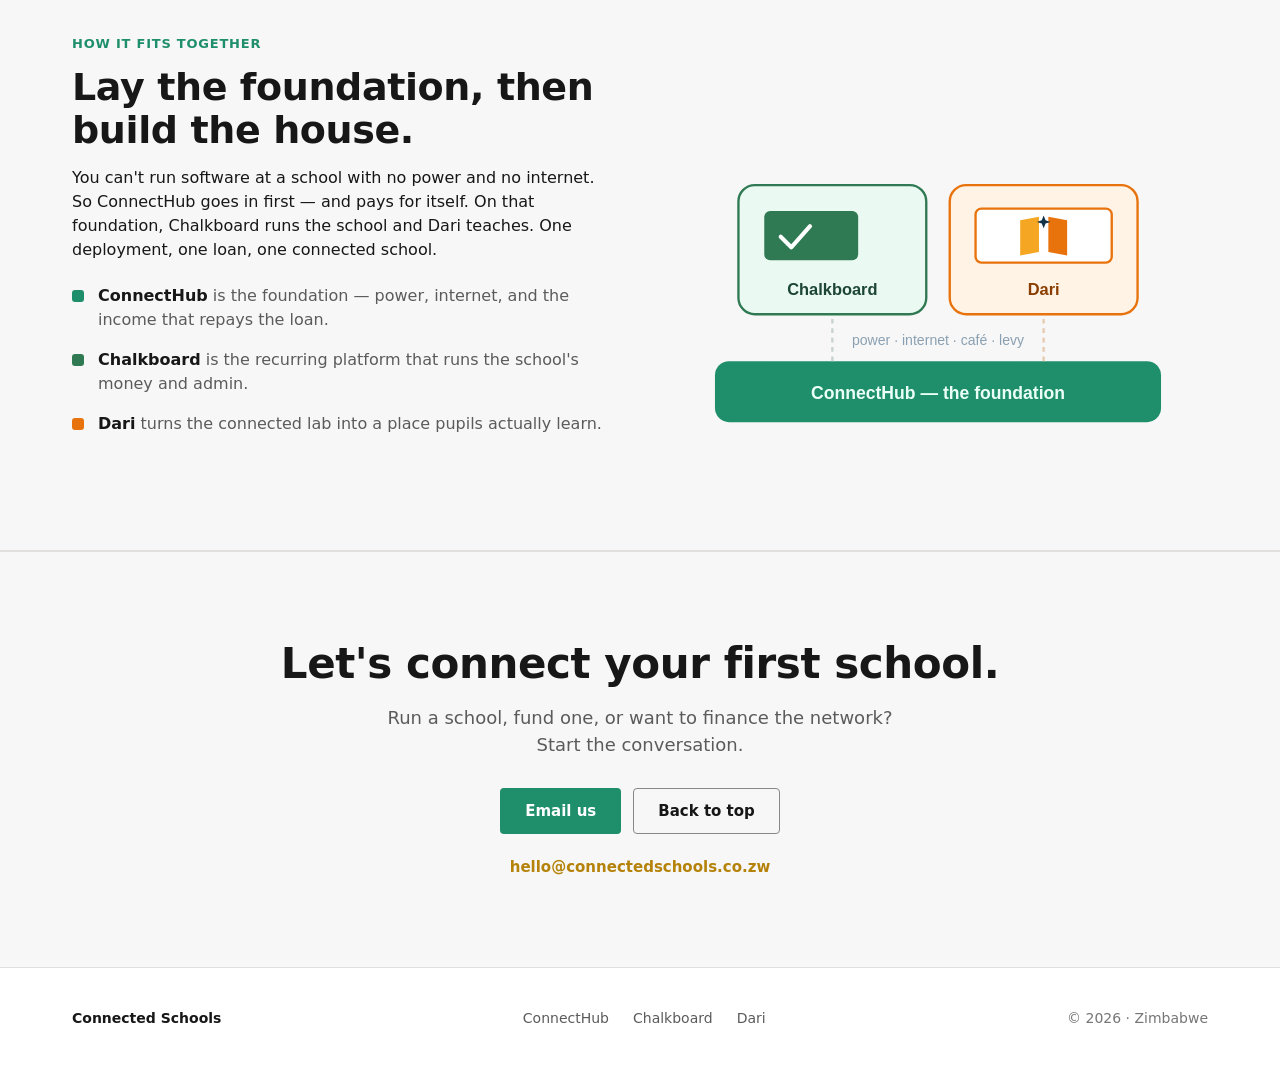
==== commit b5f45765: "Tighten hero copy, fix illustration" ====
--- a/index.html
+++ b/index.html
@@ -132,42 +132,31 @@
   <div>
     <div class="eyebrow">One school · three parts</div>
     <h1 style="margin-top:16px">Power, admin and learning for schools that have <span class="accent">none of it.</span></h1>
-    <p class="lead">We connect a school, help it run itself, and put real learning on every screen — financed as one asset and repaid by the school's own community.</p>
+    <p class="lead">Solar power, internet, school-management software and e-learning — installed as one asset and repaid by the school's own community.</p>
     <div class="hero-cta"><a href="#products" class="btn btn-gold">See the three products</a><a href="#contact" class="btn btn-ghost">Get in touch</a></div>
   </div>
   <div class="hero-art">
-    <svg viewBox="0 0 460 420" width="100%" role="img" aria-label="A connected school: solar and satellite on the roof, admin and learning inside">
-      <!-- ground -->
-      <ellipse cx="230" cy="392" rx="196" ry="20" fill="#0a1f2c" opacity=".35"/>
-      <!-- foundation bar (ConnectHub) -->
-      <rect x="70" y="352" width="320" height="34" rx="9" fill="#1f8f6b"/>
-      <text x="230" y="374" text-anchor="middle" font-family="Space Grotesk,sans-serif" font-size="13" font-weight="600" fill="#eafff6">ConnectHub · power + internet</text>
-      <!-- building -->
-      <rect x="96" y="150" width="268" height="204" rx="14" fill="#ffffff"/>
-      <rect x="96" y="150" width="268" height="46" rx="14" fill="#12324a"/>
-      <rect x="96" y="176" width="268" height="20" fill="#12324a"/>
-      <!-- solar panel -->
-      <g transform="translate(120,96) rotate(-10)"><rect width="86" height="44" rx="4" fill="#12324a"/><g stroke="#3a6ea5" stroke-width="1.5"><line x1="0" y1="15" x2="86" y2="15"/><line x1="0" y1="30" x2="86" y2="30"/><line x1="29" y1="0" x2="29" y2="44"/><line x1="57" y1="0" x2="57" y2="44"/></g></g>
-      <!-- dish + wifi -->
-      <g transform="translate(300,104)"><ellipse cx="0" cy="0" rx="20" ry="12" fill="#cbd7de"/><ellipse cx="0" cy="0" rx="11" ry="7" fill="#8fa8b3"/><line x1="0" y1="0" x2="10" y2="-16" stroke="#12324a" stroke-width="3"/><circle cx="10" cy="-16" r="3" fill="#F2B705"/></g>
-      <path d="M300 150 q0 -34 34 -34" fill="none" stroke="#F2B705" stroke-width="3" opacity=".8"/>
-      <path d="M300 150 q0 -50 50 -50" fill="none" stroke="#F2B705" stroke-width="3" opacity=".5"/>
-      <!-- window: Chalkboard -->
-      <rect x="118" y="214" width="106" height="118" rx="10" fill="#eafaf3" stroke="#2f7a52" stroke-width="2"/>
-      <rect x="132" y="232" width="78" height="52" rx="5" fill="#2f7a52"/>
-      <path d="M144 258 l8 8 l14 -16" fill="none" stroke="#fff" stroke-width="3" stroke-linecap="round" stroke-linejoin="round"/>
-      <line x1="132" y1="300" x2="196" y2="300" stroke="#2f7a52" stroke-width="4" stroke-linecap="round" opacity=".5"/>
-      <line x1="132" y1="314" x2="176" y2="314" stroke="#2f7a52" stroke-width="4" stroke-linecap="round" opacity=".3"/>
-      <text x="171" y="332" text-anchor="middle" font-family="Space Grotesk,sans-serif" font-size="11" font-weight="700" fill="#1e4636">Chalkboard</text>
-      <!-- window: Dari -->
-      <rect x="236" y="214" width="106" height="118" rx="10" fill="#fff3e6" stroke="#E8730C" stroke-width="2"/>
-      <rect x="252" y="230" width="74" height="52" rx="5" fill="#fff" stroke="#E8730C" stroke-width="2"/>
-      <path d="M262 268 l14 -3 l0 -22 l-14 3 Z" fill="#F5A623"/><path d="M316 268 l-14 -3 l0 -22 l14 3 Z" fill="#E8730C"/>
-      <path d="M289 236 l1.6 4 l4.2 1.4 l-4.2 1.4 l-1.6 4 l-1.6 -4 l-4.2 -1.4 l4.2 -1.4 Z" fill="#12324a"/>
-      <rect x="284" y="286" width="10" height="14" fill="#E8a24c"/><rect x="272" y="300" width="34" height="5" rx="2" fill="#E8730C"/>
-      <text x="289" y="326" text-anchor="middle" font-family="Space Grotesk,sans-serif" font-size="11" font-weight="700" fill="#8a3d00">Dari</text>
-      <!-- community wifi dots -->
-      <circle cx="60" cy="300" r="6" fill="#F2B705"/><circle cx="400" cy="300" r="6" fill="#F2B705"/>
+    <svg viewBox="0 0 460 430" width="100%" role="img" aria-label="A connected school: solar and satellite on the roof, admin and learning inside">
+      <ellipse cx="230" cy="404" rx="196" ry="18" fill="#0a1f2c" opacity=".12"/>
+      <rect x="70" y="360" width="320" height="34" rx="9" fill="#1f8f6b"/>
+      <text x="230" y="382" text-anchor="middle" font-family="Segoe UI,sans-serif" font-size="13" font-weight="600" fill="#eafff6">ConnectHub · power + internet</text>
+      <rect x="96" y="138" width="268" height="222" rx="14" fill="#ffffff" stroke="#e1dfdd"/>
+      <rect x="96" y="138" width="268" height="46" rx="14" fill="#12324a"/>
+      <rect x="96" y="164" width="268" height="20" fill="#12324a"/>
+      <g transform="translate(120,84) rotate(-10)"><rect width="86" height="44" rx="4" fill="#12324a"/><g stroke="#3a6ea5" stroke-width="1.5"><line x1="0" y1="15" x2="86" y2="15"/><line x1="0" y1="30" x2="86" y2="30"/><line x1="29" y1="0" x2="29" y2="44"/><line x1="57" y1="0" x2="57" y2="44"/></g></g>
+      <g transform="translate(300,92)"><ellipse cx="0" cy="0" rx="20" ry="12" fill="#cbd7de"/><ellipse cx="0" cy="0" rx="11" ry="7" fill="#8fa8b3"/><line x1="0" y1="0" x2="10" y2="-16" stroke="#12324a" stroke-width="3"/><circle cx="10" cy="-16" r="3" fill="#F2B705"/></g>
+      <path d="M300 138 q0 -34 34 -34" fill="none" stroke="#F2B705" stroke-width="3" opacity=".8"/>
+      <path d="M300 138 q0 -50 50 -50" fill="none" stroke="#F2B705" stroke-width="3" opacity=".5"/>
+      <rect x="118" y="200" width="106" height="96" rx="10" fill="#eafaf3" stroke="#2f7a52" stroke-width="2"/>
+      <rect x="134" y="216" width="74" height="46" rx="5" fill="#2f7a52"/>
+      <path d="M150 240 l8 8 l14 -16" fill="none" stroke="#fff" stroke-width="3" stroke-linecap="round" stroke-linejoin="round"/>
+      <line x1="134" y1="278" x2="196" y2="278" stroke="#2f7a52" stroke-width="4" stroke-linecap="round" opacity=".4"/>
+      <text x="171" y="320" text-anchor="middle" font-family="Segoe UI,sans-serif" font-size="12" font-weight="700" fill="#1e4636">Chalkboard</text>
+      <rect x="236" y="200" width="106" height="96" rx="10" fill="#fff3e6" stroke="#E8730C" stroke-width="2"/>
+      <rect x="252" y="214" width="74" height="46" rx="5" fill="#fff" stroke="#E8730C" stroke-width="2"/>
+      <path d="M262 250 l14 -3 l0 -20 l-14 3 Z" fill="#F5A623"/><path d="M316 250 l-14 -3 l0 -20 l14 3 Z" fill="#E8730C"/>
+      <path d="M289 220 l1.6 4 l4.2 1.4 l-4.2 1.4 l-1.6 4 l-1.6 -4 l-4.2 -1.4 l4.2 -1.4 Z" fill="#12324a"/>
+      <text x="289" y="320" text-anchor="middle" font-family="Segoe UI,sans-serif" font-size="12" font-weight="700" fill="#8a3d00">Dari</text>
     </svg>
   </div>
 </div></header>
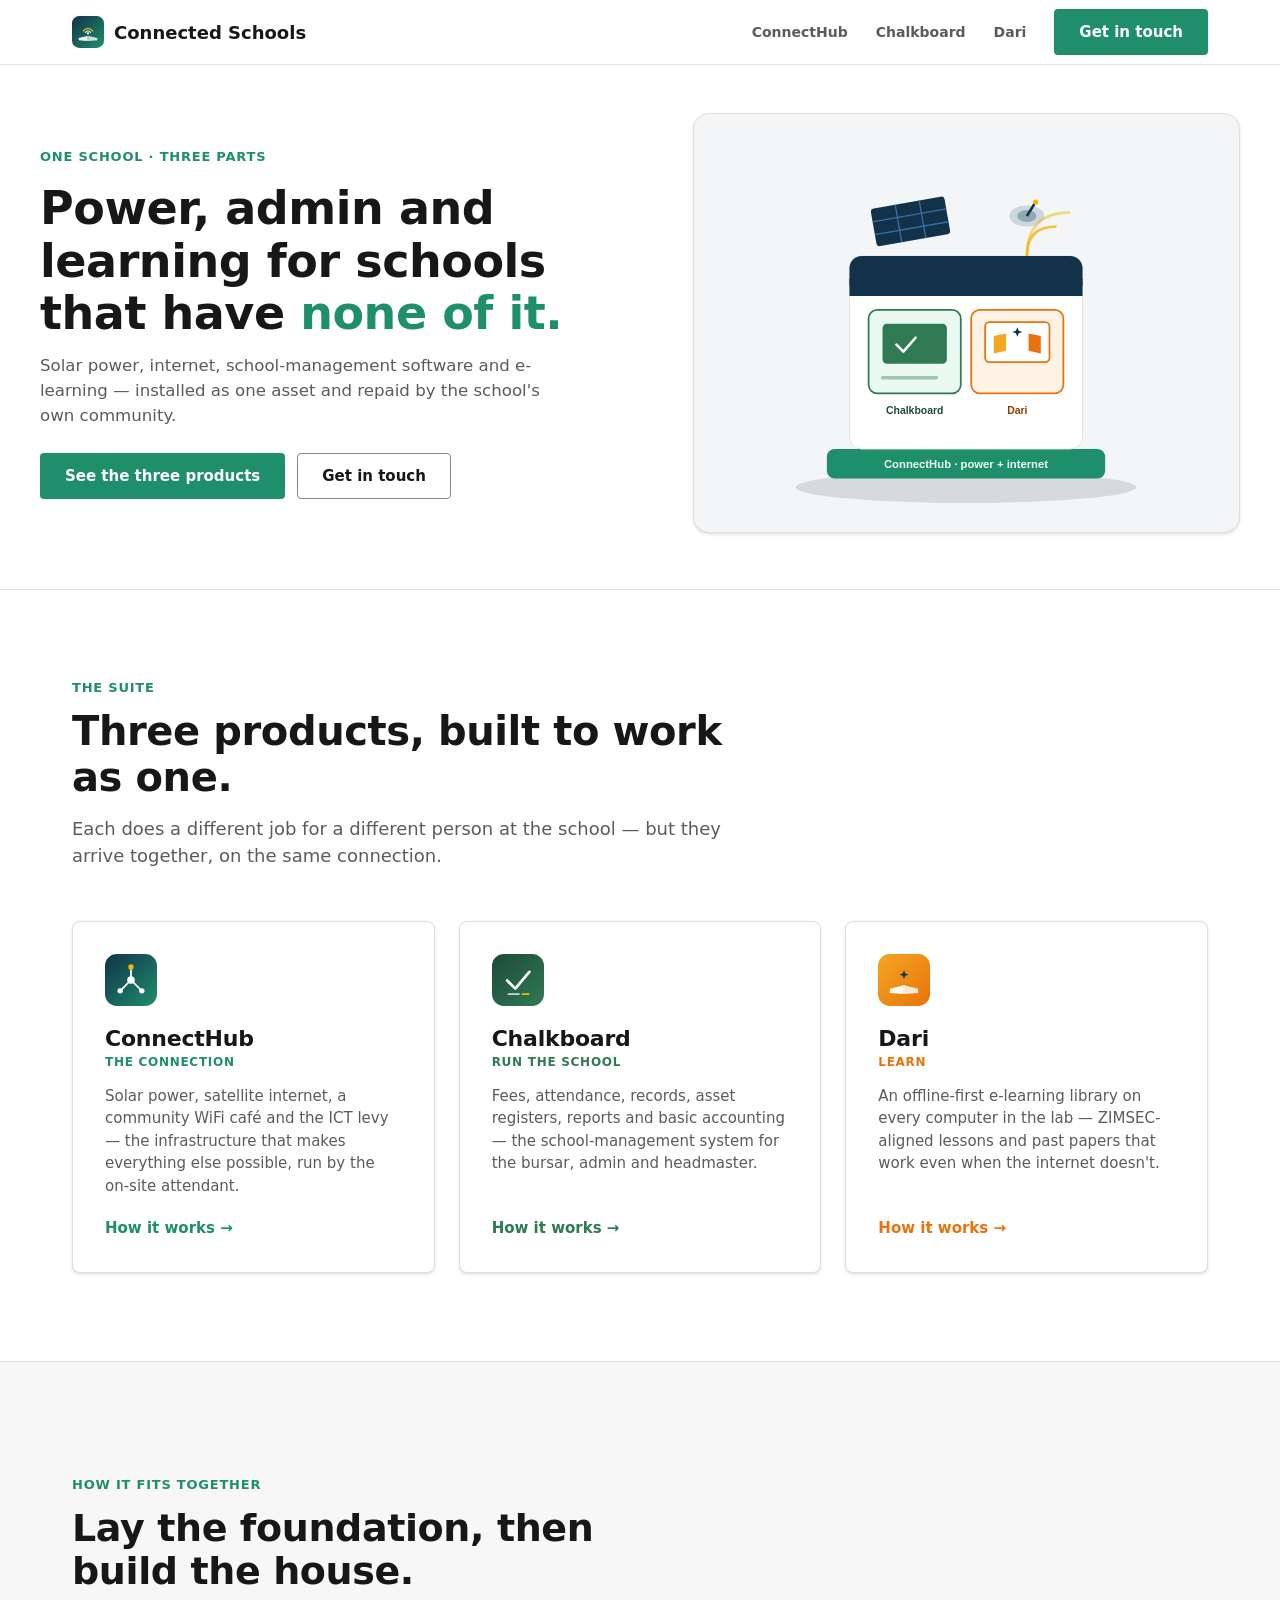
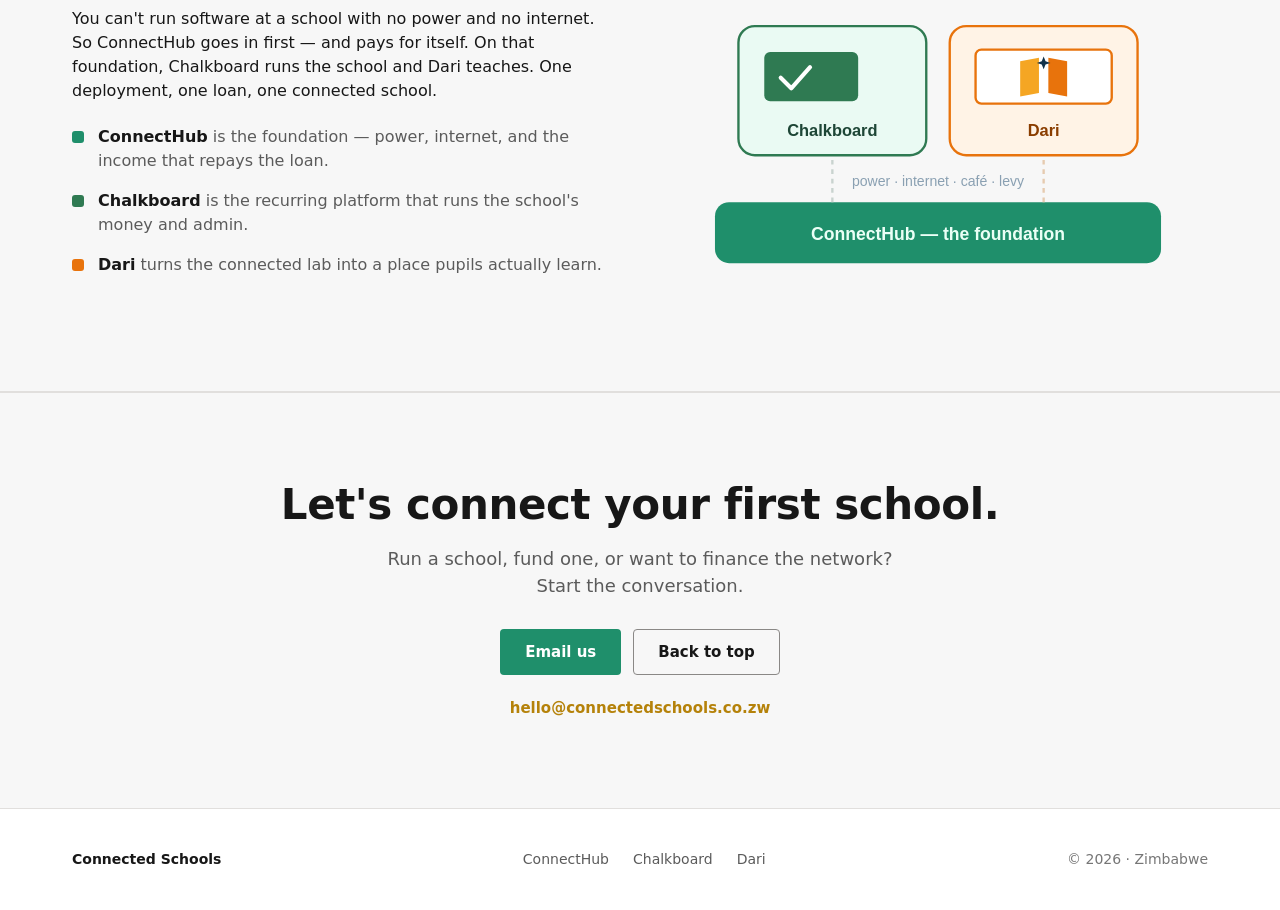
==== commit cd79c473: "Tighten hero so CTAs sit above the fold" ====
--- a/index.html
+++ b/index.html
@@ -46,13 +46,13 @@
 .btn-ghost:hover{background:#f3f2f1;border-color:#323130}
 @media(max-width:820px){.nav-links a:not(.btn){display:none}}
 .hero{background:var(--bg);border-bottom:1px solid var(--line)}
-.hero-in{display:grid;grid-template-columns:1.05fr .95fr;gap:56px;align-items:center;padding:80px 0 84px}
-.hero h1{font-size:clamp(36px,5.2vw,58px);color:var(--ink)}
+.hero-in{display:grid;grid-template-columns:1.05fr .95fr;gap:48px;align-items:center;padding:48px 0 56px}
+.hero h1{font-size:clamp(30px,4vw,46px);color:var(--ink)}
 .hero h1 .accent{color:var(--accent)}
-.hero p.lead{margin-top:20px;font-size:clamp(17px,1.5vw,20px);color:var(--grey);max-width:520px}
-.hero-cta{margin-top:32px;display:flex;gap:12px;flex-wrap:wrap}
+.hero p.lead{margin-top:14px;font-size:clamp(16px,1.3vw,18px);color:var(--grey);max-width:500px}
+.hero-cta{margin-top:24px;display:flex;gap:12px;flex-wrap:wrap}
 .hero-note{margin-top:24px;font-size:13px;color:var(--grey2)}
-.hero-art{position:relative;background:var(--panel);border:1px solid var(--line);border-radius:16px;padding:30px;box-shadow:var(--shadow)}
+.hero-art{position:relative;background:var(--panel);border:1px solid var(--line);border-radius:16px;padding:22px;box-shadow:var(--shadow);display:flex;justify-content:center}.hero-art svg{width:100%;max-width:400px}
 @media(max-width:880px){.hero-in{grid-template-columns:1fr;gap:32px;padding:56px 0 64px}.hero-art{order:-1;max-width:460px}}
 section{padding:88px 0}
 .sec-head{max-width:680px;margin-bottom:52px}
